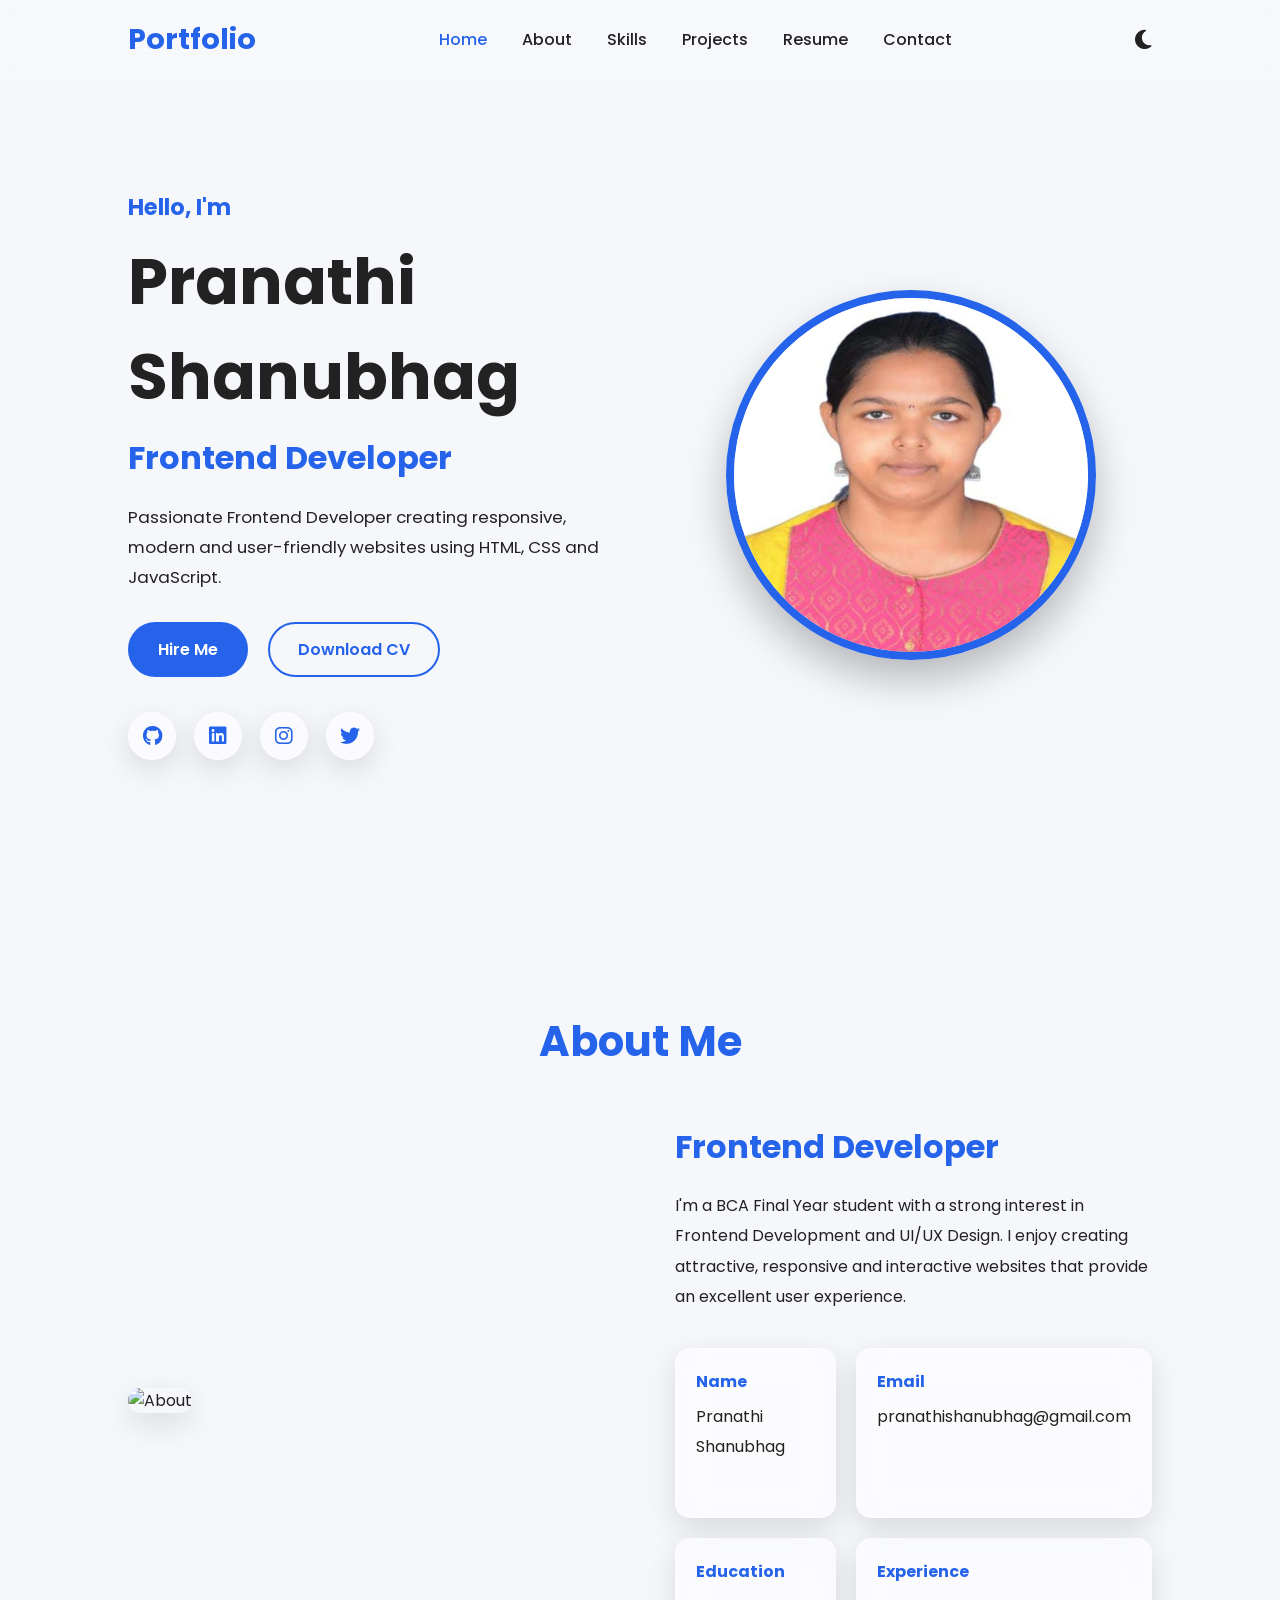
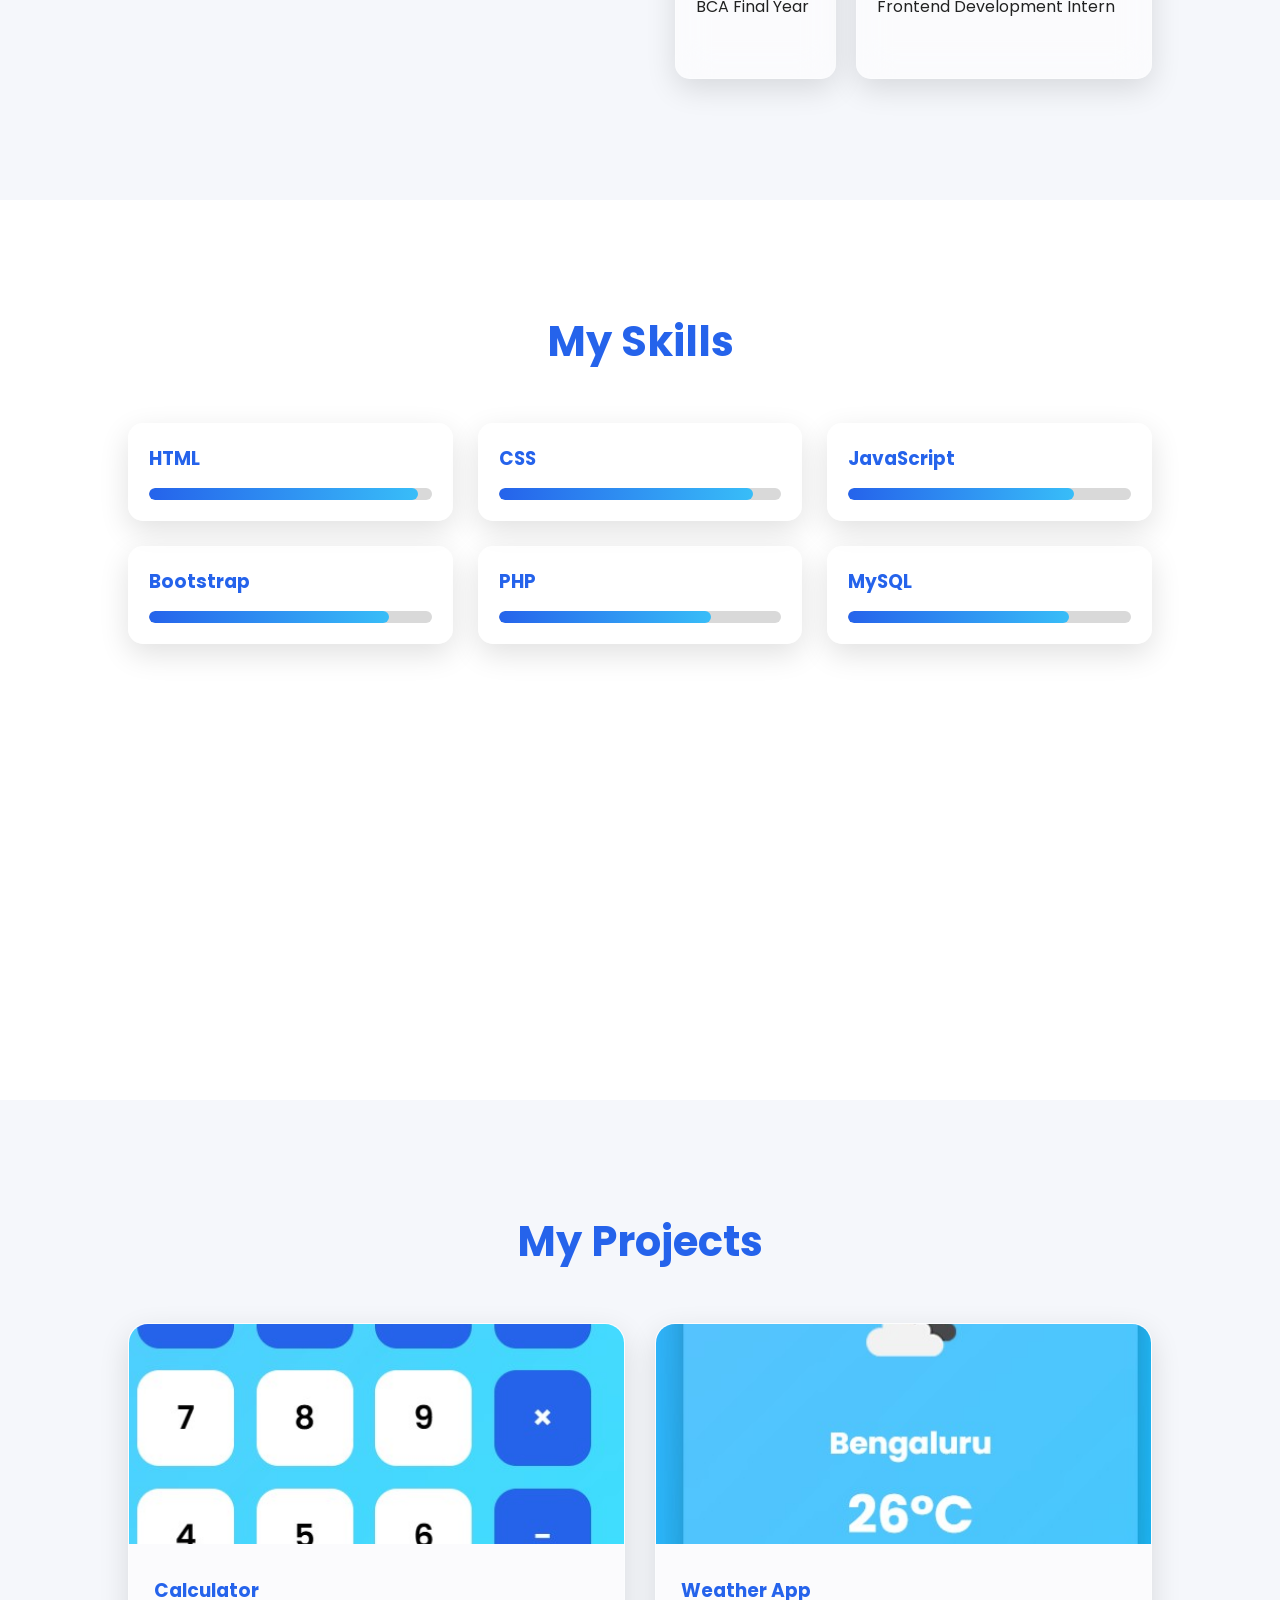
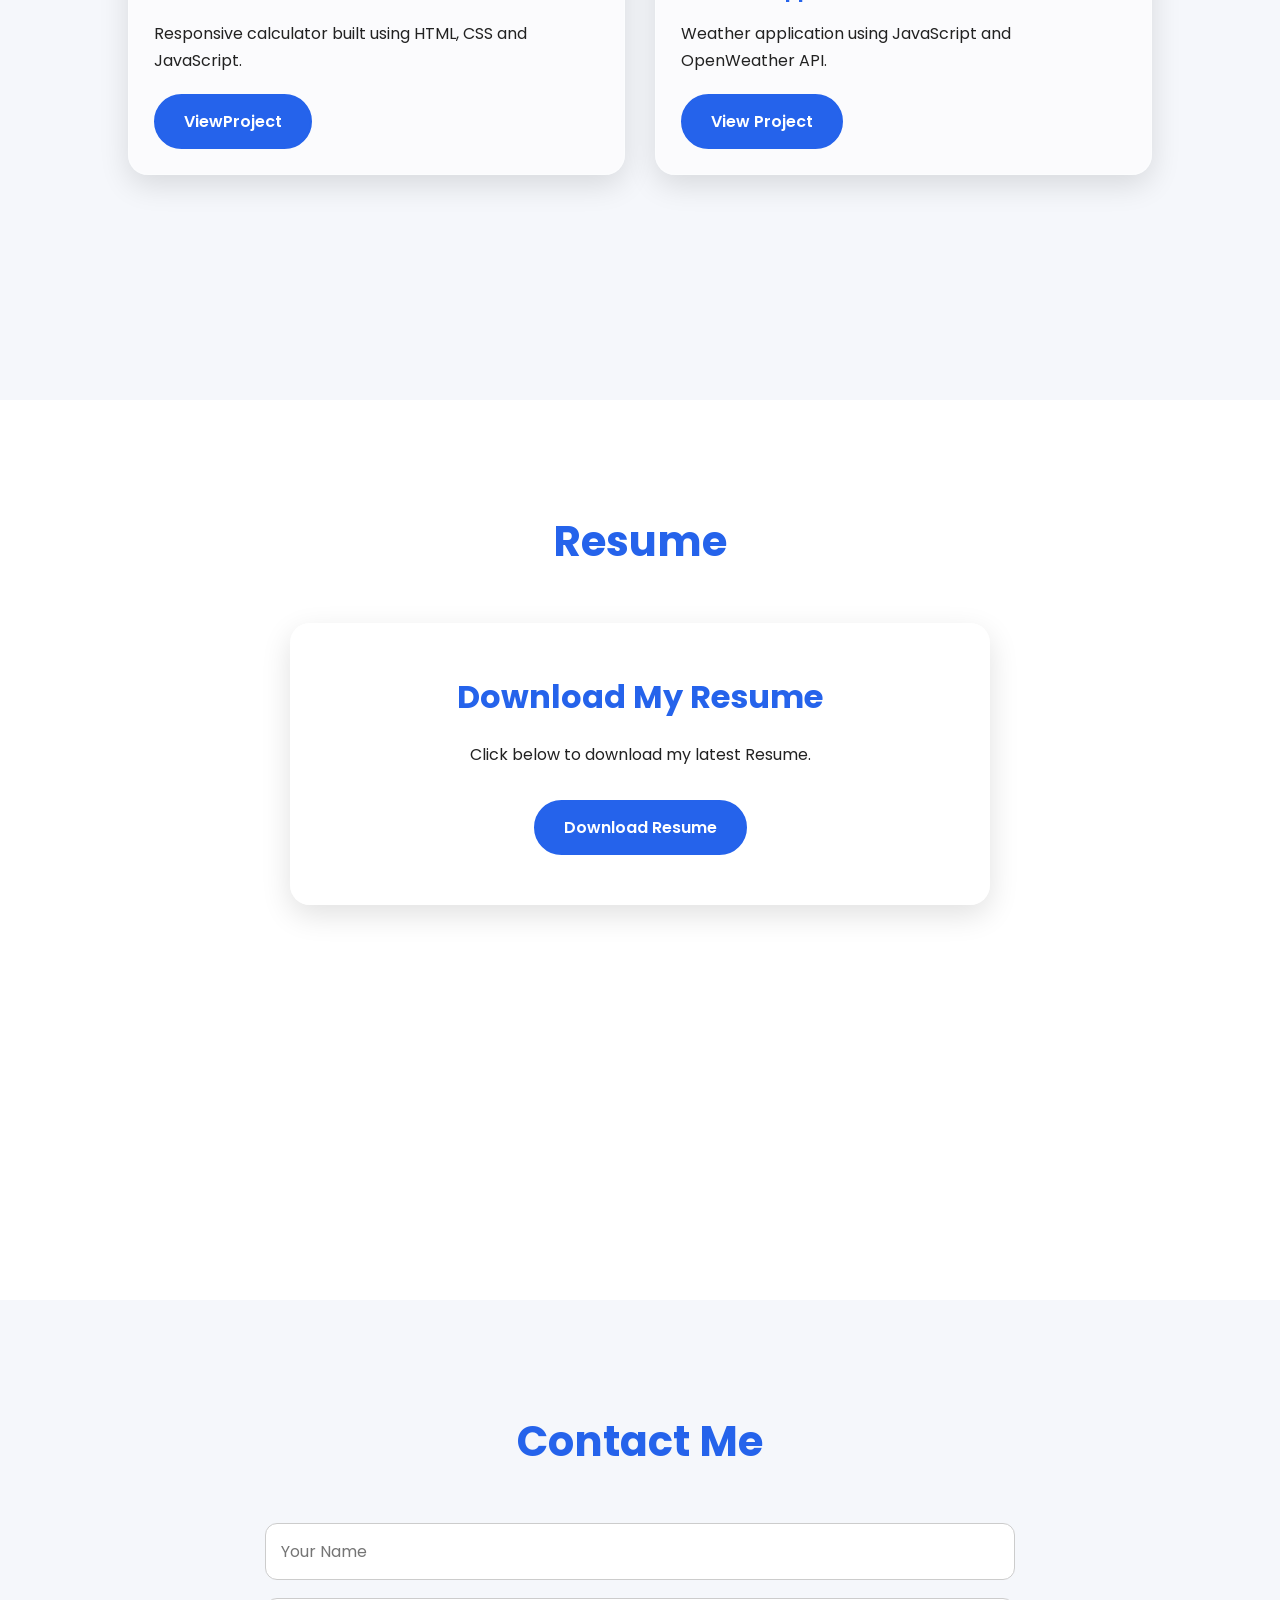
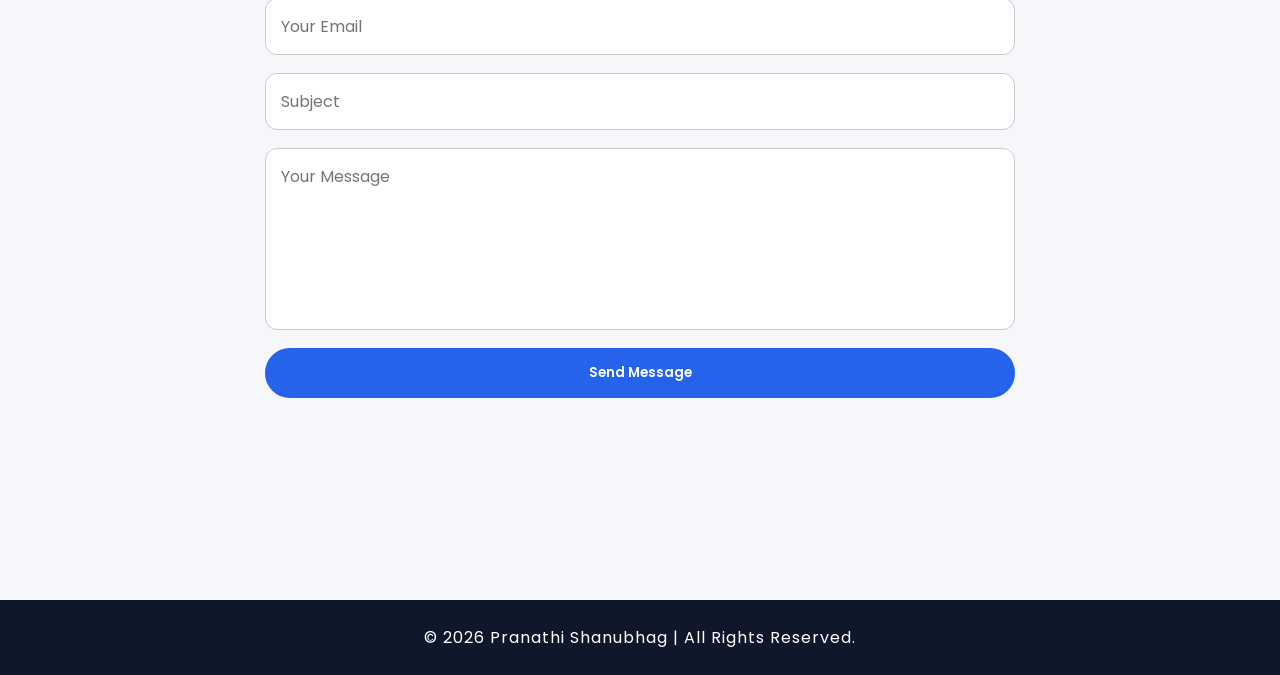
==== index.html @ fddd3083 "Added CodSoft Task 1 Portfolio Website" ====
<!DOCTYPE html>
<html lang="en">
<head>
    <meta charset="UTF-8">
    <meta name="viewport" content="width=device-width, initial-scale=1.0">
    <title>Pranathi Shanubhag | Portfolio</title>

    <!-- CSS -->
    <link rel="stylesheet" href="style.css">

    <!-- Font Awesome -->
    <link rel="stylesheet"
        href="https://cdnjs.cloudflare.com/ajax/libs/font-awesome/6.5.2/css/all.min.css">

    <!-- Google Font -->
    <link rel="preconnect" href="https://fonts.googleapis.com">
    <link rel="preconnect" href="https://fonts.gstatic.com" crossorigin>
    <link href="https://fonts.googleapis.com/css2?family=Poppins:wght@300;400;500;600;700&display=swap"
        rel="stylesheet">
</head>

<body>

    <!--==================== HEADER ====================-->

    <header class="header">

        <a href="#" class="logo">Portfolio</a>

        <nav class="navbar" id="navbar">

            <a href="#home" class="active">Home</a>
            <a href="#about">About</a>
            <a href="#skills">Skills</a>
            <a href="#projects">Projects</a>
            <a href="#resume">Resume</a>
            <a href="#contact">Contact</a>

        </nav>

        <div class="header-icons">

            <i class="fas fa-moon" id="theme-toggle"></i>

            <i class="fas fa-bars" id="menu-icon"></i>

        </div>

    </header>

    <!--==================== HOME ====================-->

    <section class="home" id="home">

        <div class="home-content">

            <h3>Hello, I'm</h3>

            <h1>Pranathi Shanubhag</h1>

            <h2><span id="typing"></span></h2>

            <p>
                Passionate Frontend Developer creating responsive,
                modern and user-friendly websites using HTML,
                CSS and JavaScript.
            </p>

            <div class="home-buttons">

                <a href="#contact" class="btn">
                    Hire Me
                </a>

                <a href="resume.pdf" download class="btn btn-outline">
                    Download CV
                </a>

            </div>

            <div class="social-icons">

                <a href="#"><i class="fab fa-github"></i></a>

                <a href="#"><i class="fab fa-linkedin"></i></a>

                <a href="#"><i class="fab fa-instagram"></i></a>

                <a href="#"><i class="fab fa-twitter"></i></a>

            </div>

        </div>

        <div class="home-image">

            <img src="images/profile.jpeg" alt="Profile">

        </div>

    </section>

    <!--==================== ABOUT ====================-->

    <section class="about" id="about">

        <h2 class="section-title">
            About Me
        </h2>

        <div class="about-container">

            <div class="about-image">

                <img src="images/profile.jpg" alt="About">

            </div>

            <div class="about-content">

                <h3>Frontend Developer</h3>

                <p>
                    I'm a BCA Final Year student with a strong interest
                    in Frontend Development and UI/UX Design.
                    I enjoy creating attractive, responsive and
                    interactive websites that provide an excellent user
                    experience.
                </p>

                <div class="about-info">

                    <div class="info-box">

                        <h4>Name</h4>

                        <p>Pranathi Shanubhag</p>

                    </div>

                    <div class="info-box">

                        <h4>Email</h4>

                        <p>pranathishanubhag@gmail.com</p>

                    </div>

                    <div class="info-box">

                        <h4>Education</h4>

                        <p>BCA Final Year</p>

                    </div>

                    <div class="info-box">

                        <h4>Experience</h4>

                        <p>Frontend Development Intern</p>

                    </div>

                </div>

            </div>

        </div>

    </section>

    <!--==================== SKILLS ====================-->

    <section class="skills" id="skills">

        <h2 class="section-title">
            My Skills
        </h2>

        <div class="skills-container">

            <div class="skill">

                <h3>HTML</h3>

                <div class="progress">

                    <span style="width:95%;"></span>

                </div>

            </div>

            <div class="skill">

                <h3>CSS</h3>

                <div class="progress">

                    <span style="width:90%;"></span>

                </div>

            </div>

            <div class="skill">

                <h3>JavaScript</h3>

                <div class="progress">

                    <span style="width:80%;"></span>

                </div>

            </div>

            <div class="skill">

                <h3>Bootstrap</h3>

                <div class="progress">

                    <span style="width:85%;"></span>

                </div>

            </div>

            <div class="skill">

                <h3>PHP</h3>

                <div class="progress">

                    <span style="width:75%;"></span>

                </div>

            </div>

            <div class="skill">

                <h3>MySQL</h3>

                <div class="progress">

                    <span style="width:78%;"></span>

                </div>

            </div>

        </div>

    </section>

    <!--==================== PROJECTS ====================-->

    <section class="projects" id="projects">

        <h2 class="section-title">
            My Projects
        </h2>

        <div class="project-container">

            <div class="project-card">

                <img src="images/project1.jpg" alt="Project">

                <div class="project-content">

                    <h3>Calculator</h3>

                    <p>
                        Responsive calculator built using
                        HTML, CSS and JavaScript.
                    </p>

                    <a href="Calculator/index.html" class="btn"target="_blank">ViewProject</a>

                </div>

            </div>

            <div class="project-card">

                <img src="images/project2.jpg" alt="Project">

                <div class="project-content">

                    <h3>Weather App</h3>

                    <p>
                        Weather application using JavaScript
                        and OpenWeather API.
                    </p>

                    <a href="Weather-app/index.html"class="btn"target="_blank"> View Project</a>
                </div>

            </div>

        </div>

    </section>

    <!--==================== RESUME ====================-->

    <section class="resume" id="resume">

        <h2 class="section-title">
            Resume
        </h2>

        <div class="resume-container">

            <h3>Download My Resume</h3>

            <p>
                Click below to download my latest Resume.
            </p>

            <a href="resume.pdf" download class="btn">
                Download Resume
            </a>

        </div>

    </section>

    <!--==================== CONTACT ====================-->

    <section class="contact" id="contact">

        <h2 class="section-title">
            Contact Me
        </h2>

        <div class="contact-container">

            <form id="contact-form">

                <input type="text"
                    placeholder="Your Name"
                    id="name">

                <input type="email"
                    placeholder="Your Email"
                    id="email">

                <input type="text"
                    placeholder="Subject"
                    id="subject">

                <textarea rows="6"
                    placeholder="Your Message"
                    id="message"></textarea>

                <button type="submit" class="btn">
                    Send Message
                </button>

            </form>

        </div>

    </section>

    <!--==================== FOOTER ====================-->

    <footer>

        <p>
            © 2026 Pranathi Shanubhag | All Rights Reserved.
        </p>

    </footer>

    <!--==================== BACK TO TOP ====================-->

    <button id="topBtn">

        <i class="fas fa-arrow-up"></i>

    </button>

    <!--==================== JAVASCRIPT ====================-->

    <script src="script.js"></script>

</body>
</html>
---- style.css ----
/*==========================
Google Font
==========================*/
@import url('https://fonts.googleapis.com/css2?family=Poppins:wght@300;400;500;600;700;800&display=swap');

/*==========================
Reset
==========================*/

*{
    margin:0;
    padding:0;
    box-sizing:border-box;
    text-decoration:none;
    list-style:none;
    scroll-behavior:smooth;
    font-family:'Poppins',sans-serif;
}

/*==========================
Variables
==========================*/

:root{

    --bg-color:#f5f7fb;
    --second-bg:#ffffff;
    --text-color:#222;
    --main-color:#2563eb;
    --hover-color:#1d4ed8;
    --card-bg:rgba(255,255,255,.55);
    --border:rgba(255,255,255,.3);
    --shadow:0 10px 30px rgba(0,0,0,.12);

}

body.dark{

    --bg-color:#08111f;
    --second-bg:#0d1b2a;
    --text-color:#ffffff;
    --main-color:#3b82f6;
    --hover-color:#60a5fa;
    --card-bg:rgba(18,25,38,.8);
    --border:rgba(255,255,255,.08);

}

/*==========================
Body
==========================*/

body{

    background:var(--bg-color);
    color:var(--text-color);
    overflow-x:hidden;
    transition:.4s;

}

section{

    min-height:100vh;
    padding:110px 10% 60px;

}

.section-title{

    text-align:center;
    font-size:2.6rem;
    margin-bottom:50px;
    color:var(--main-color);

}

/*==========================
Buttons
==========================*/

.btn{

    display:inline-block;
    padding:13px 28px;
    background:var(--main-color);
    color:#fff;
    border-radius:50px;
    font-weight:600;
    transition:.3s;
    cursor:pointer;
    border:2px solid var(--main-color);

}

.btn:hover{

    background:var(--hover-color);
    transform:translateY(-4px);

}

.btn-outline{

    background:transparent;
    color:var(--main-color);

}

.btn-outline:hover{

    color:#fff;

}

/*==========================
Header
==========================*/

.header{

    position:fixed;
    top:0;
    left:0;
    width:100%;
    display:flex;
    justify-content:space-between;
    align-items:center;
    padding:18px 10%;
    backdrop-filter:blur(18px);
    background:rgba(255,255,255,.15);
    border-bottom:1px solid rgba(255,255,255,.25);
    z-index:1000;

}

.logo{

    color:var(--main-color);
    font-size:1.8rem;
    font-weight:700;

}

.navbar{

    display:flex;
    gap:35px;

}

.navbar a{

    color:var(--text-color);
    font-weight:500;
    transition:.3s;

}

.navbar a:hover,
.navbar a.active{

    color:var(--main-color);

}

.header-icons{

    display:flex;
    align-items:center;
    gap:18px;

}

.header-icons i{

    font-size:22px;
    cursor:pointer;
    transition:.3s;

}

.header-icons i:hover{

    color:var(--main-color);

}

#menu-icon{

    display:none;

}

/*==========================
Home
==========================*/

.home{

    display:flex;
    justify-content:space-between;
    align-items:center;
    gap:60px;

}

.home-content{

    flex:1;

}

.home-content h3{

    font-size:1.4rem;
    color:var(--main-color);

}

.home-content h1{

    font-size:4rem;
    margin:10px 0;

}

.home-content h2{

    font-size:2rem;
    margin-bottom:20px;
    color:var(--main-color);

}

.home-content p{

    line-height:1.8;
    font-size:1.05rem;
    margin-bottom:30px;

}

.home-buttons{

    display:flex;
    gap:20px;
    margin-bottom:35px;

}

.social-icons{

    display:flex;
    gap:18px;

}

.social-icons a{

    width:48px;
    height:48px;
    display:flex;
    justify-content:center;
    align-items:center;
    border-radius:50%;
    background:var(--card-bg);
    border:1px solid var(--border);
    color:var(--main-color);
    font-size:20px;
    transition:.3s;
    box-shadow:var(--shadow);

}

.social-icons a:hover{

    background:var(--main-color);
    color:#fff;
    transform:translateY(-8px);

}

.home-image{

    flex:1;
    display:flex;
    justify-content:center;

}

.home-image img{

    width:370px;
    height:370px;
    border-radius:50%;
    object-fit:cover;
    border:8px solid var(--main-color);
    box-shadow:0 20px 40px rgba(0,0,0,.25);
    animation:float 4s ease-in-out infinite;

}

/*==========================
About
==========================*/

.about-container{

    display:flex;
    align-items:center;
    gap:70px;

}

.about-image{

    flex:1;

}

.about-image img{

    width:100%;
    max-width:400px;
    border-radius:20px;
    box-shadow:var(--shadow);

}

.about-content{

    flex:1;

}

.about-content h3{

    font-size:2rem;
    color:var(--main-color);
    margin-bottom:20px;

}

.about-content p{

    line-height:1.9;
    margin-bottom:35px;

}

.about-info{

    display:grid;
    grid-template-columns:repeat(2,1fr);
    gap:20px;

}

.info-box{

    background:var(--card-bg);
    border:1px solid var(--border);
    backdrop-filter:blur(18px);
    border-radius:15px;
    padding:20px;
    box-shadow:var(--shadow);
    transition:.3s;

}

.info-box:hover{

    transform:translateY(-8px);

}

.info-box h4{

    color:var(--main-color);
    margin-bottom:8px;

}

/*==========================
Animation
==========================*/

@keyframes float{

    0%{

        transform:translateY(0);

    }

    50%{

        transform:translateY(-18px);

    }

    100%{

        transform:translateY(0);

    }

}
/*==========================
SKILLS
==========================*/

.skills{
    background:var(--second-bg);
}

.skills-container{
    display:grid;
    grid-template-columns:repeat(auto-fit,minmax(320px,1fr));
    gap:25px;
}

.skill{
    background:var(--card-bg);
    padding:20px;
    border-radius:15px;
    box-shadow:var(--shadow);
    border:1px solid var(--border);
    transition:.3s;
}

.skill:hover{
    transform:translateY(-8px);
}

.skill h3{
    margin-bottom:15px;
    color:var(--main-color);
}

.progress{
    width:100%;
    height:12px;
    background:#d9d9d9;
    border-radius:50px;
    overflow:hidden;
}

.progress span{
    display:block;
    height:100%;
    background:linear-gradient(90deg,#2563eb,#38bdf8);
    border-radius:50px;
}

/*==========================
PROJECTS
==========================*/

.projects{
    background:var(--bg-color);
}

.project-container{
    display:grid;
    grid-template-columns:repeat(auto-fit,minmax(320px,1fr));
    gap:30px;
}

.project-card{
    background:var(--card-bg);
    border-radius:20px;
    overflow:hidden;
    box-shadow:var(--shadow);
    transition:.4s;
    border:1px solid var(--border);
}

.project-card:hover{
    transform:translateY(-12px);
}

.project-card img{
    width:100%;
    height:220px;
    object-fit:cover;
}

.project-content{
    padding:25px;
}

.project-content h3{
    color:var(--main-color);
    margin-bottom:15px;
}

.project-content p{
    line-height:1.7;
    margin-bottom:20px;
}

/*==========================
RESUME
==========================*/

.resume{
    background:var(--second-bg);
}

.resume-container{
    max-width:700px;
    margin:auto;
    text-align:center;
    background:var(--card-bg);
    padding:50px;
    border-radius:20px;
    box-shadow:var(--shadow);
}

.resume-container h3{
    font-size:2rem;
    color:var(--main-color);
    margin-bottom:20px;
}

.resume-container p{
    margin-bottom:30px;
    line-height:1.8;
}

/*==========================
CONTACT
==========================*/

.contact{
    background:var(--bg-color);
}

.contact-container{
    max-width:750px;
    margin:auto;
}

.contact form{
    display:flex;
    flex-direction:column;
    gap:18px;
}

.contact input,
.contact textarea{
    padding:15px;
    border-radius:12px;
    border:1px solid #ccc;
    outline:none;
    font-size:16px;
    background:#fff;
}

.contact textarea{
    resize:none;
}

/*==========================
FOOTER
==========================*/

footer{
    background:#0f172a;
    color:#fff;
    text-align:center;
    padding:25px;
}

footer p{
    letter-spacing:1px;
}

/*==========================
BACK TO TOP
==========================*/

#topBtn{
    position:fixed;
    right:25px;
    bottom:25px;
    width:50px;
    height:50px;
    border:none;
    border-radius:50%;
    background:var(--main-color);
    color:#fff;
    font-size:18px;
    cursor:pointer;
    display:none;
    box-shadow:0 8px 20px rgba(0,0,0,.25);
    transition:.3s;
}

#topBtn:hover{
    transform:scale(1.1);
    background:var(--hover-color);
}
/*========================================
RESPONSIVE DESIGN
========================================*/

@media (max-width:991px){

.header{
    padding:18px 6%;
}

section{
    padding:100px 6% 60px;
}

.home{
    flex-direction:column-reverse;
    text-align:center;
}

.home-buttons{
    justify-content:center;
}

.social-icons{
    justify-content:center;
}

.about-container{
    flex-direction:column;
}

.about-info{
    grid-template-columns:1fr;
}

.home-image img{
    width:300px;
    height:300px;
}

}

@media (max-width:768px){

#menu-icon{
    display:block;
}

.navbar{
    position:absolute;
    top:100%;
    left:-100%;
    width:100%;
    background:var(--second-bg);
    flex-direction:column;
    text-align:center;
    transition:.4s;
    padding:20px 0;
    box-shadow:0 15px 25px rgba(0,0,0,.1);
}

.navbar.active{
    left:0;
}

.navbar a{
    display:block;
    margin:18px 0;
    font-size:18px;
}

.home-content h1{
    font-size:3rem;
}

.home-content h2{
    font-size:1.6rem;
}

.section-title{
    font-size:2.2rem;
}

.project-container{
    grid-template-columns:1fr;
}

.skills-container{
    grid-template-columns:1fr;
}

}

@media (max-width:480px){

.home-image img{
    width:240px;
    height:240px;
}

.home-content h1{
    font-size:2.3rem;
}

.home-content p{
    font-size:.95rem;
}

.btn{
    padding:12px 22px;
    font-size:15px;
}

.resume-container{
    padding:30px 20px;
}

.contact input,
.contact textarea{
    font-size:15px;
}

}

/*========================================
SCROLLBAR
========================================*/

::-webkit-scrollbar{
    width:8px;
}

::-webkit-scrollbar-track{
    background:#ddd;
}

::-webkit-scrollbar-thumb{
    background:var(--main-color);
    border-radius:20px;
}

::-webkit-scrollbar-thumb:hover{
    background:var(--hover-color);
}

/*========================================
HOVER EFFECTS
========================================*/

img{
    transition:.4s;
}

img:hover{
    transform:scale(1.03);
}

.btn,
.project-card,
.info-box,
.skill{
    transition:.4s ease;
}

/*========================================
FADE ANIMATION
========================================*/

.fade{
    opacity:0;
    transform:translateY(40px);
    transition:1s;
}

.fade.show{
    opacity:1;
    transform:translateY(0);
}
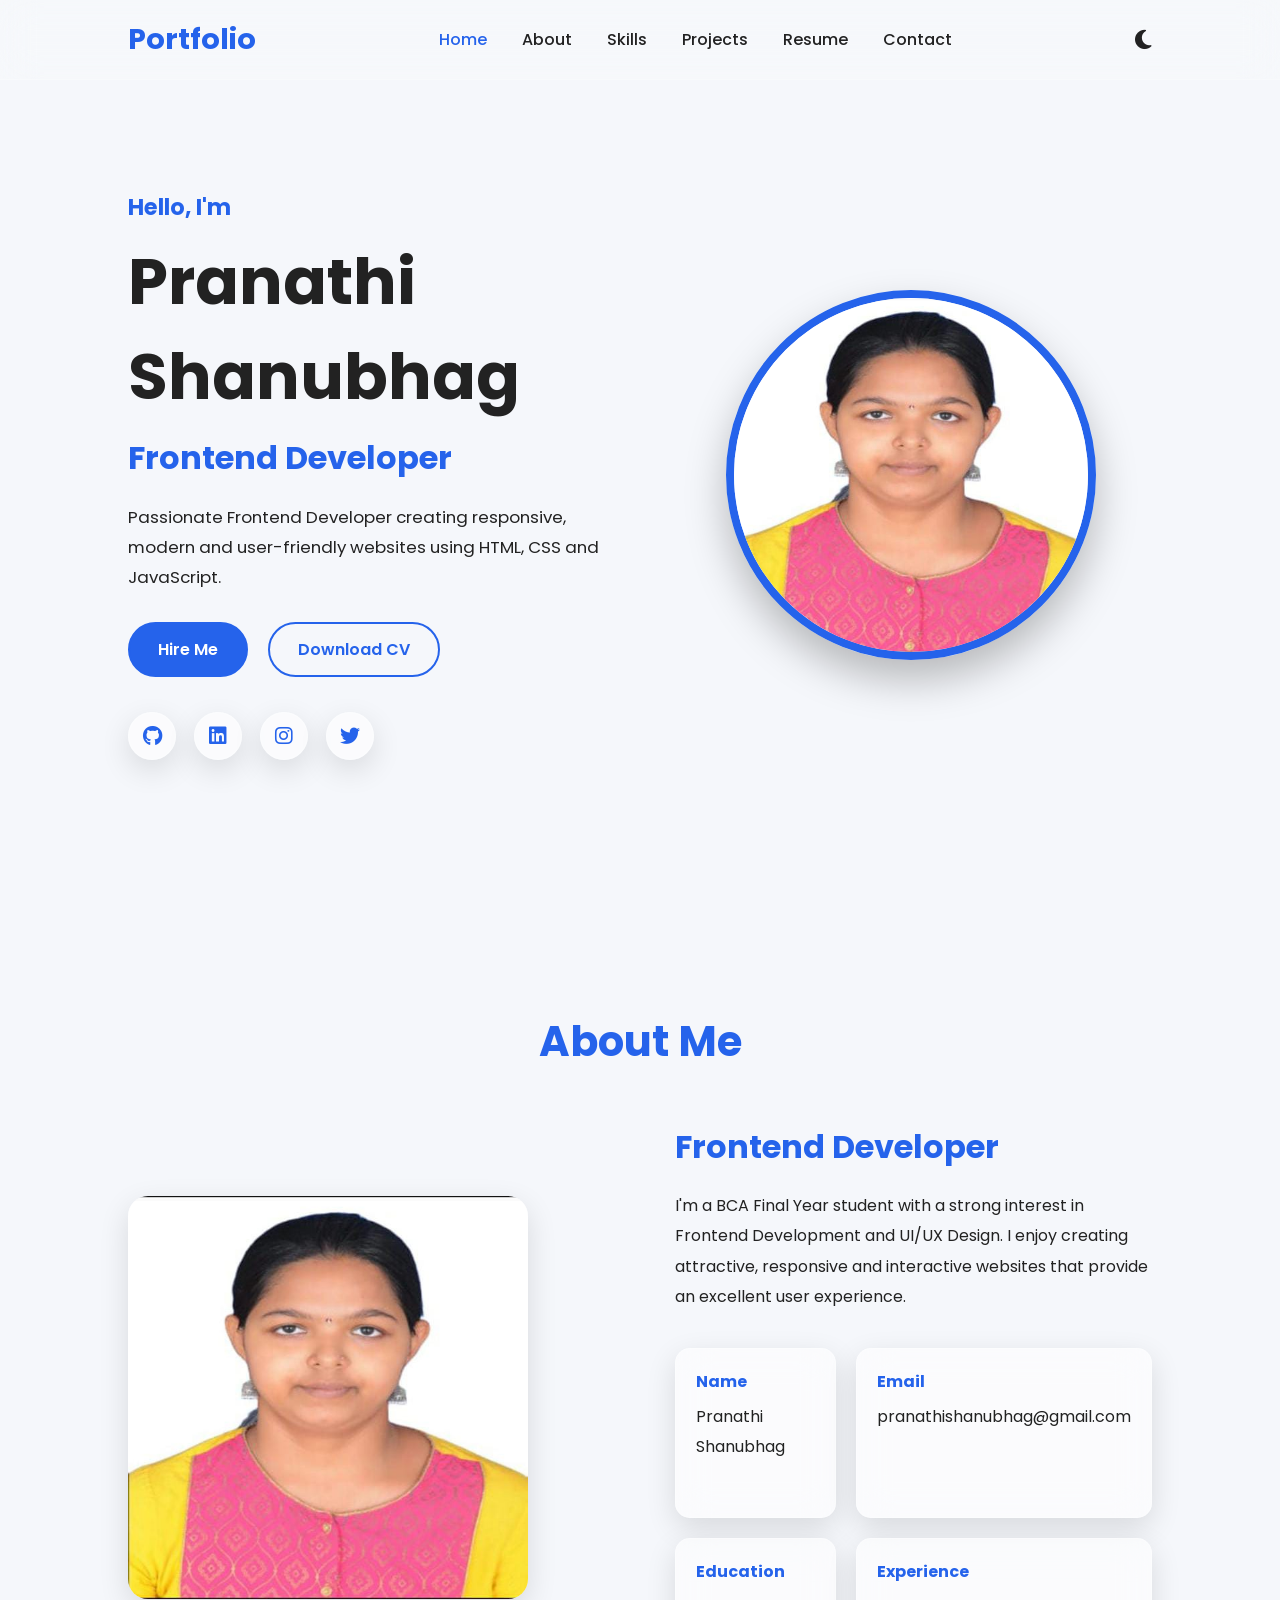
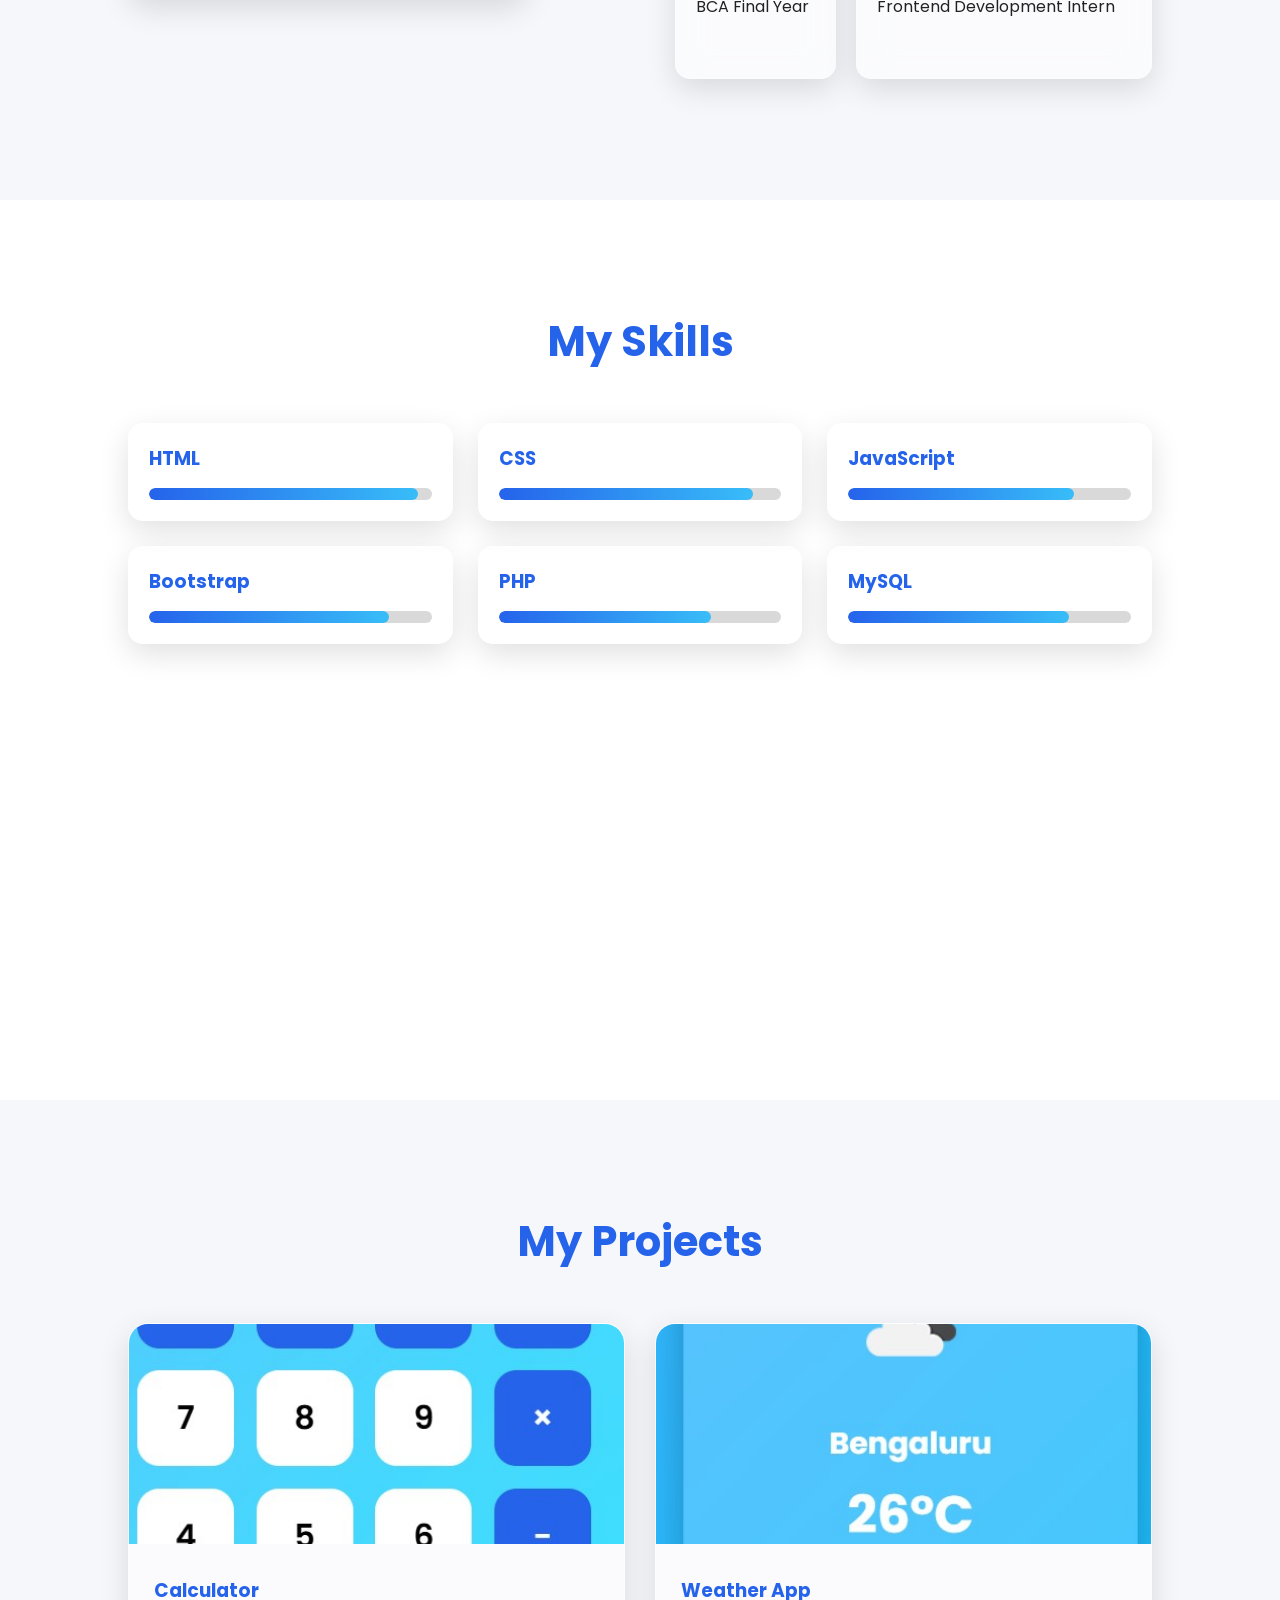
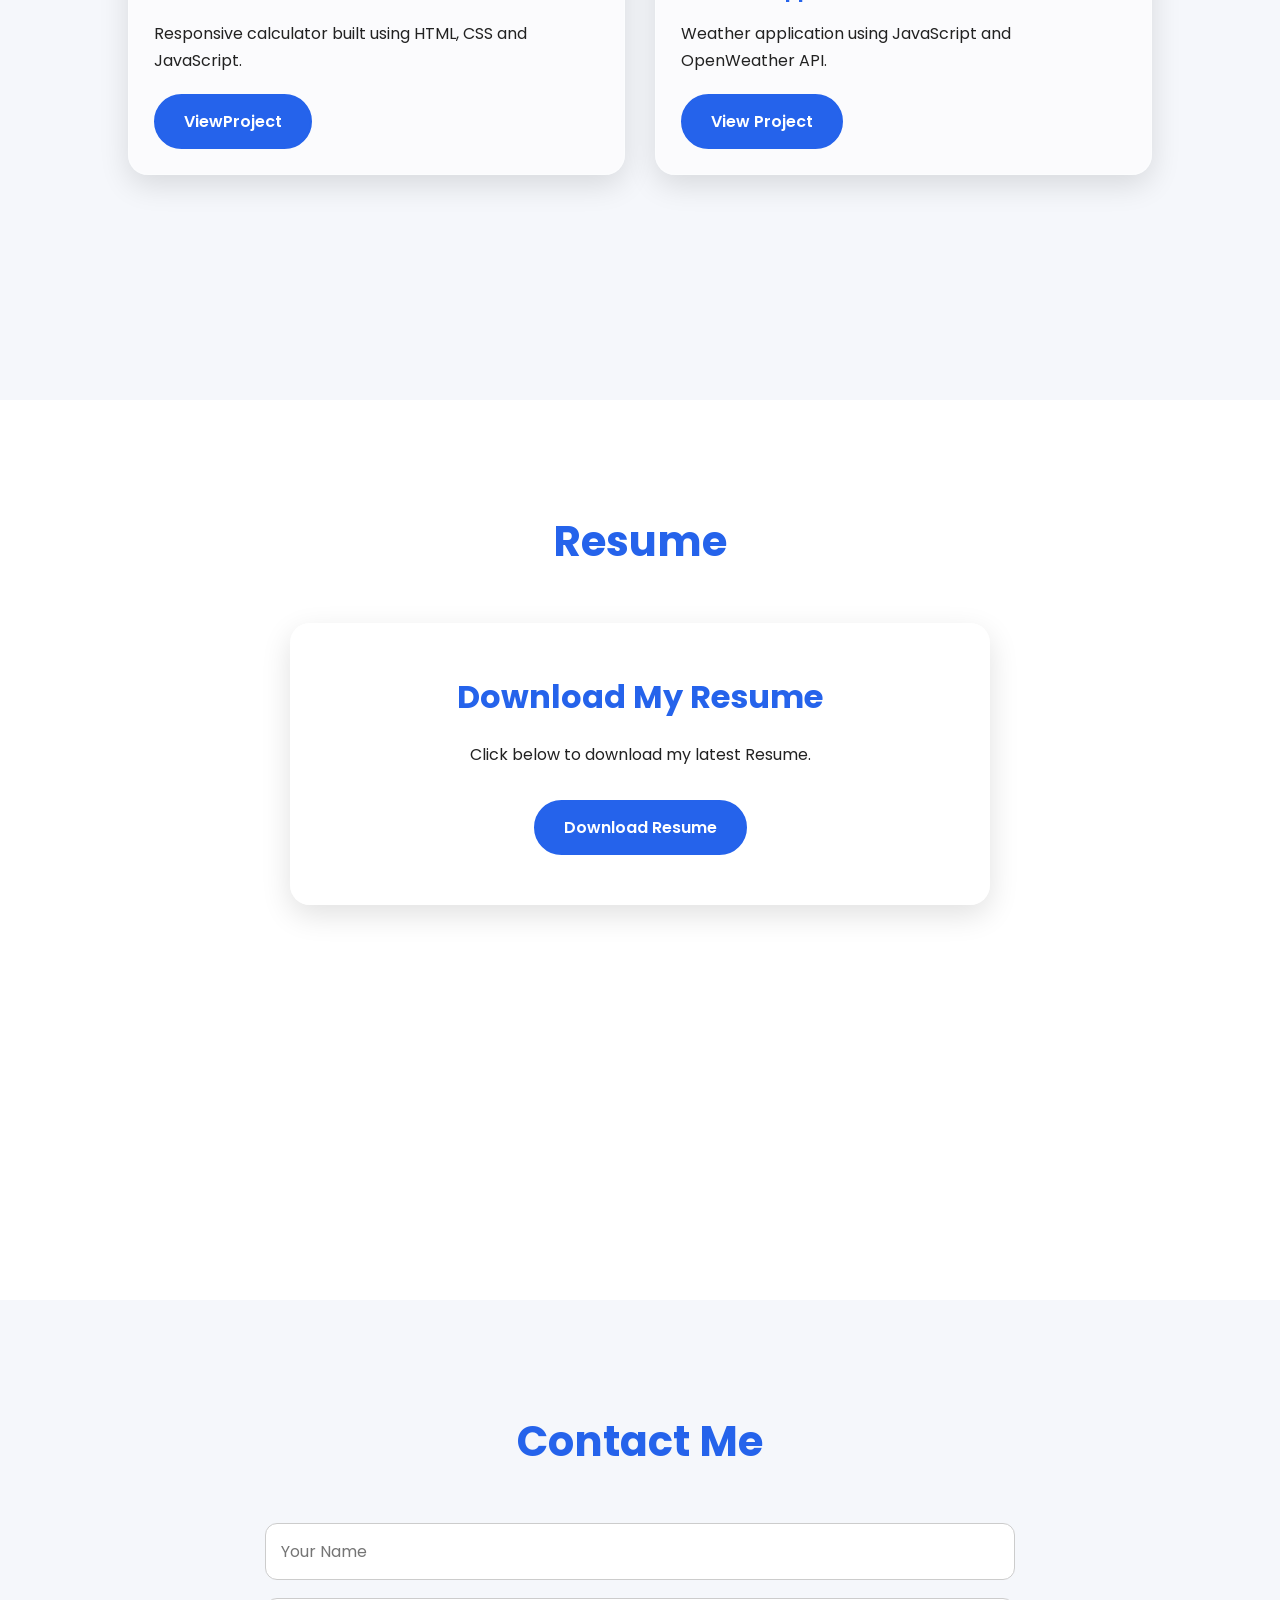
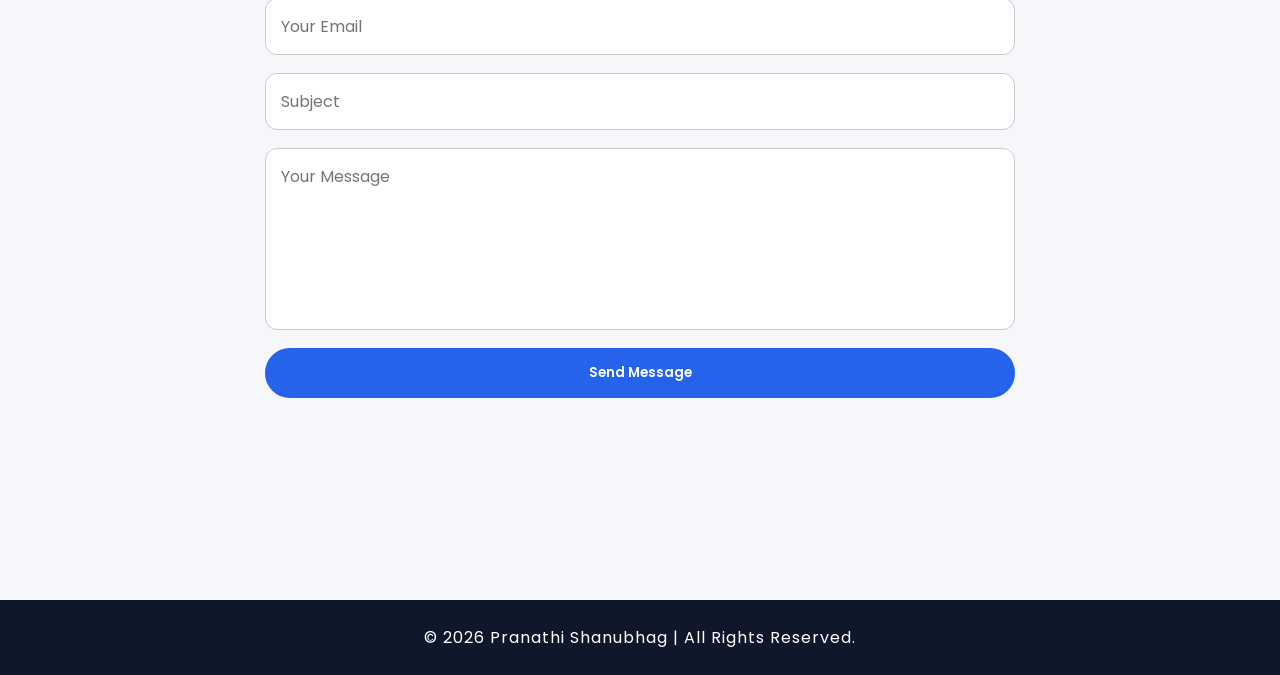
==== commit ac094f37: "Fix HTML encoding issues in index.html" ====
--- a/index.html
+++ b/index.html
@@ -112,7 +112,7 @@
 
             <div class="about-image">
 
-                <img src="images/profile.jpg" alt="About">
+                <img src="images/profile.jpeg" alt="About">
 
             </div>
 
@@ -392,4 +392,4 @@
     <script src="script.js"></script>
 
 </body>
-</html>+</html>
